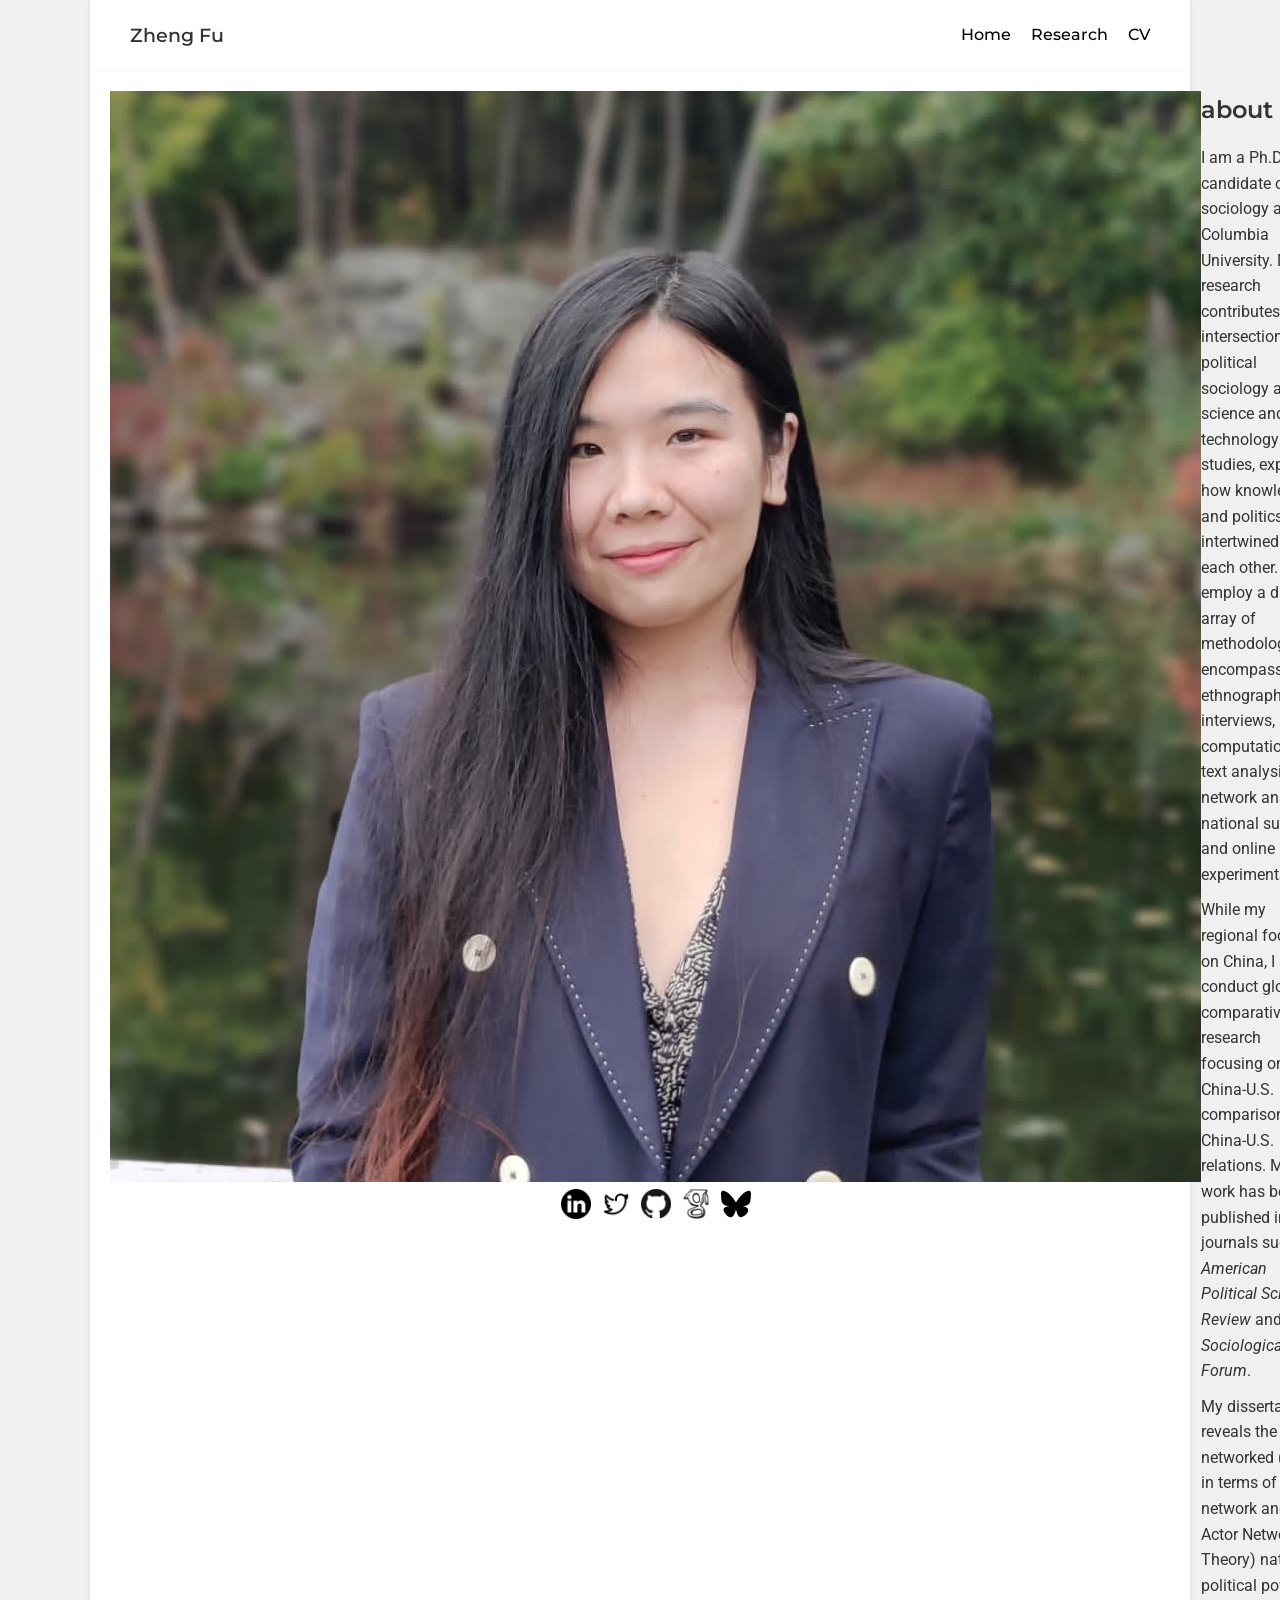
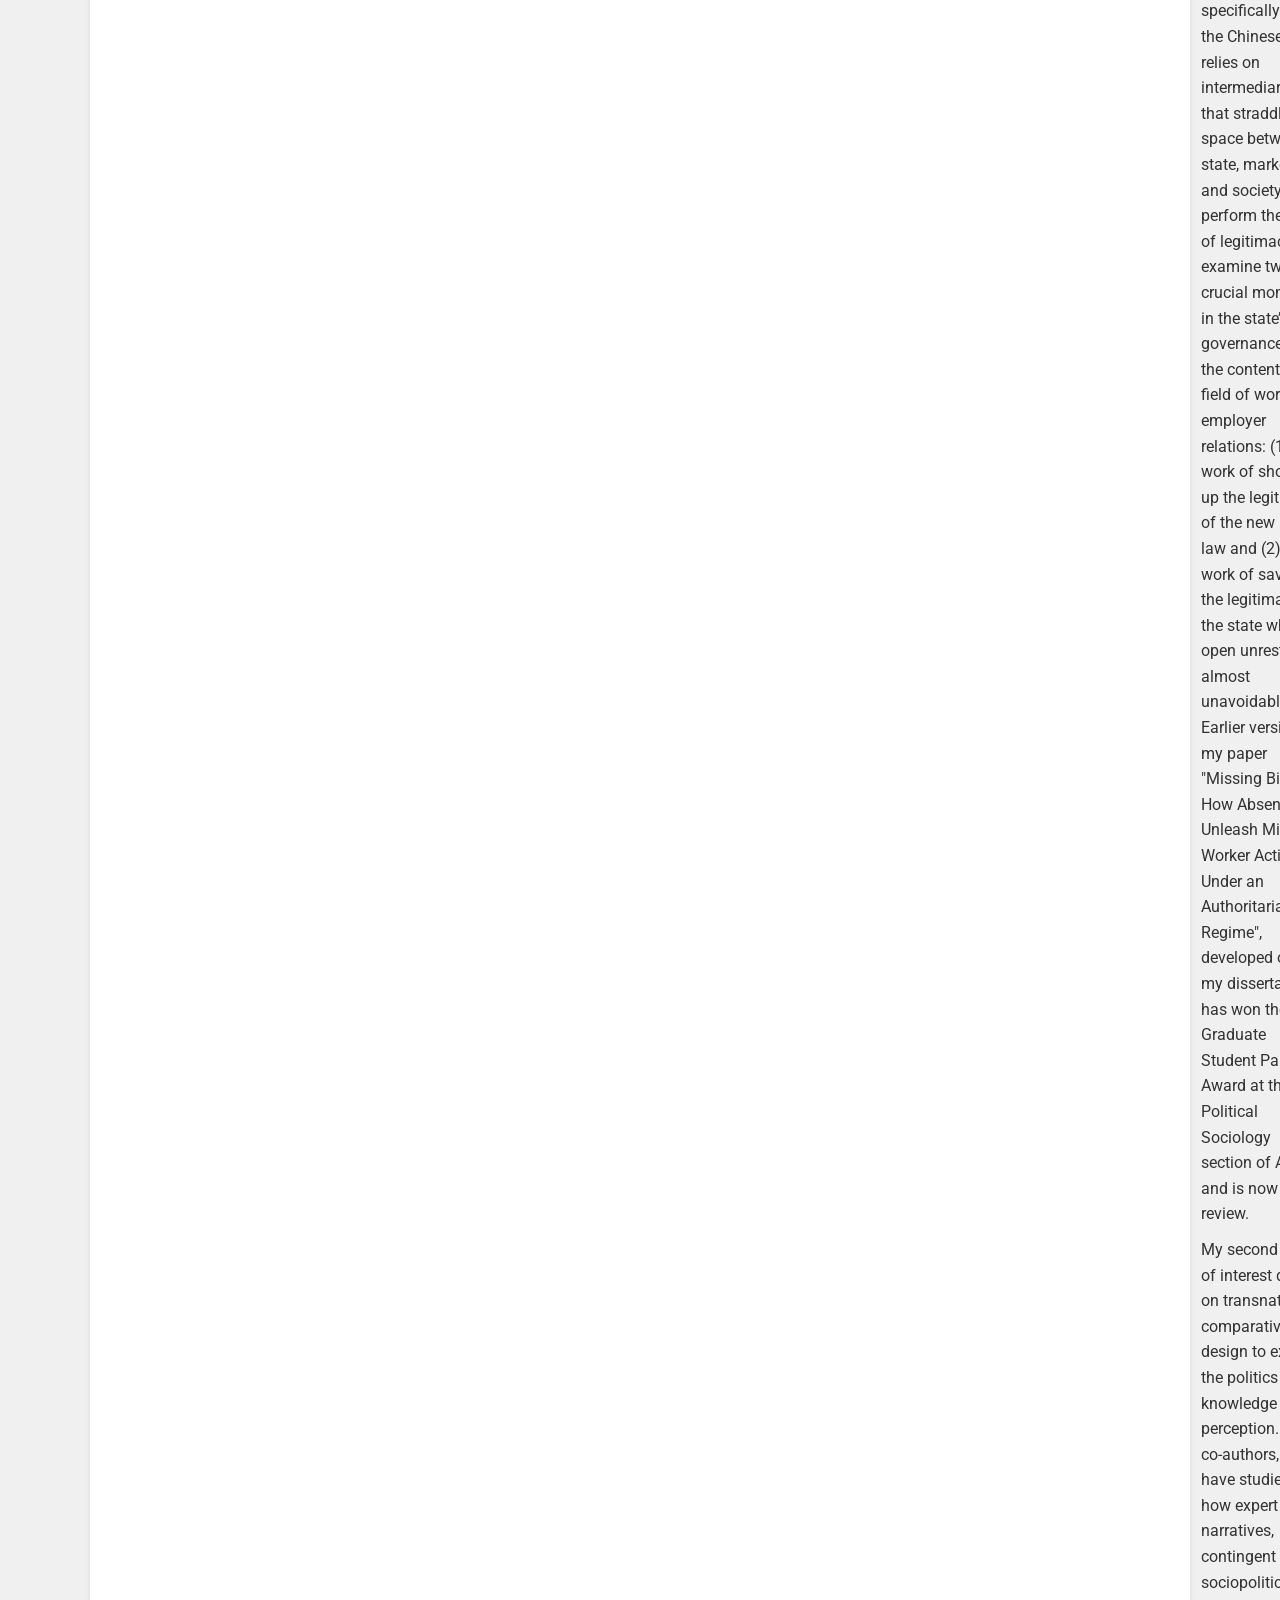
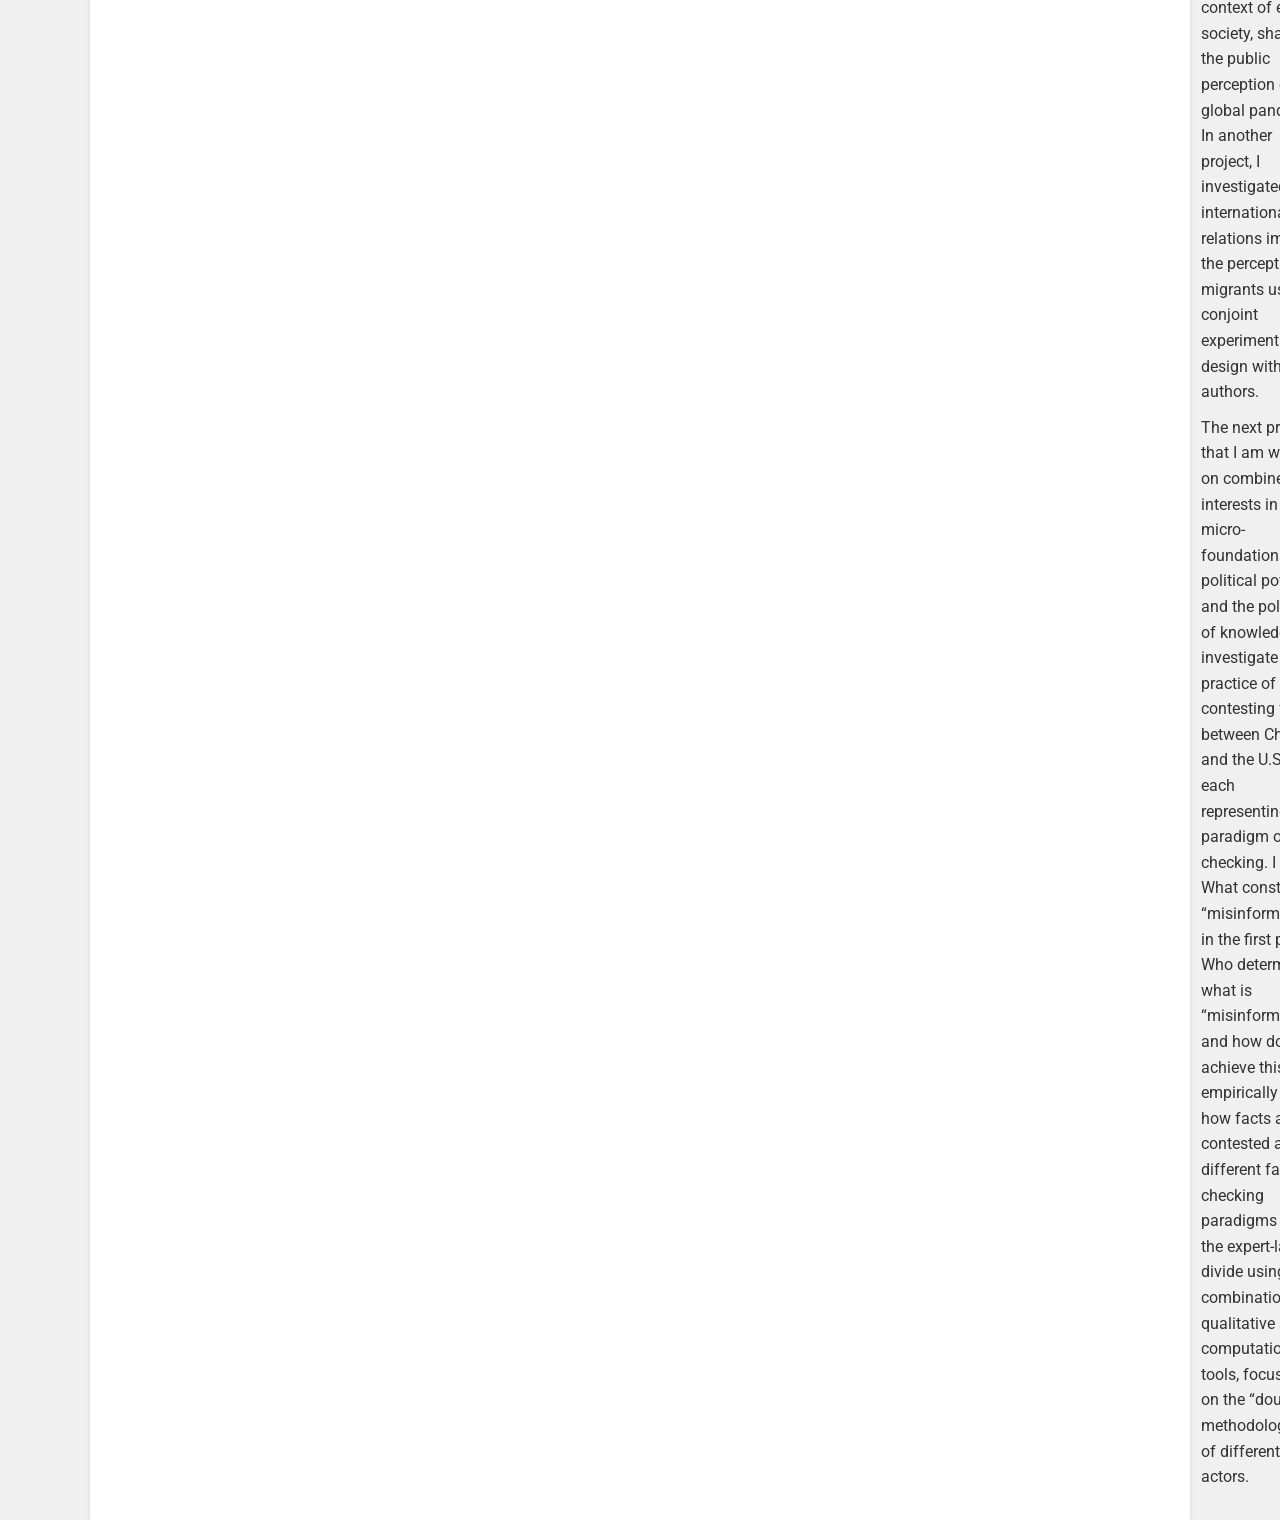
==== index.html @ 0e55600a "update website" ====
<!DOCTYPE html>
<html lang="en">
<head>
    <meta charset="UTF-8">
    <meta name="viewport" content="width=device-width, initial-scale=1.0">
    <title>Zheng Fu's Profile</title>
    <link href="https://fonts.googleapis.com/css2?family=Roboto:wght@300;400;500&family=Montserrat:wght@400;700&display=swap" rel="stylesheet">
    <style>
        body {
            font-family: 'Roboto', sans-serif;
            margin: 0;
            padding: 0;
            color: #333333;
            line-height: 1.6;
            background-color: #f0f0f0;
        }

        header {
            width: 100%;
            max-width: 1100px; /* Match max-width with main for alignment */
            display: flex;
            justify-content: space-between;
            align-items: center;
            padding: 20px 40px;
            background-color: #ffffff;
            box-shadow: 0px 2px 5px rgba(0, 0, 0, 0.1);
            margin: 0 auto;
            box-sizing: border-box;
        }

        header h1 {
            margin: 0;
            font-size: 1.2em;
            font-weight: 550;
            font-family: 'Montserrat', sans-serif;
        }

        header nav {
            display: flex;
            align-items: center;
        }

        header nav a {
            margin-left: 20px;
            text-decoration: none;
            color: #000000;
            font-weight: 500;
            font-family: 'Montserrat', sans-serif;
            border-bottom: 2px solid transparent;
            transition: border-bottom 0.3s ease;
        }

        header nav a:hover {
            border-bottom: 2px solid #000000;
        }

        main {
            width: 100%;
            max-width: 1100px; /* Ensure the same width as header */
            display: flex;
            padding: 20px;
            background-color: #ffffff;
            box-shadow: 0px 2px 5px rgba(0, 0, 0, 0.1);
            margin: 0px auto; /* Add top margin to separate from header */
            box-sizing: border-box;
        }

        .sidebar {
            width: 250px;
            text-align: center;
            margin-right: 30px;
        }

        .sidebar img {
            width: 200px;
            height: 200px;
            border-radius: 50%;
            object-fit: cover;
            margin-bottom: 20px;
        }

        .social-icons {
            display: flex;
            justify-content: center;
            gap: 10px;
            margin-bottom: 10px;
        }

        .social-icons a img {
            width: 30px;
            height: 30px;
            transition: transform 0.3s ease;
        }

        .social-icons a img:hover {
            transform: scale(1.1);
        }

        .content {
            flex: 1;
            color: #333333;
        }

        .content h1 {
            font-size: 1.5em;
            font-weight: 600;
            font-family: 'Montserrat', sans-serif;
            margin-top: 0;
            color: #333333;
        }

        .content p {
            font-size: 1em;
            margin: 10px 0;
        }

        .content a {
            color: #0066cc;
            text-decoration: none;
        }

        .content a:hover {
            text-decoration: underline;
        }
    </style>
</head>
<body>
<header>
    <h1>Zheng Fu</h1>
    <nav>
        <a href="index.html">Home</a>
        <a href="research.html">Research</a>
        <a href="cv.html">CV</a>
    </nav>
</header>
<main>
    <div class="profile-sidebar">
        <img src="images/profile-picture.jpeg" alt="Profile Picture">
        <div class="social-icons">
            <a href="https://linkedin.com/in/zheng-fu-533bb480" target="_blank">
                <img src="icons/linkedin-icon.png" alt="LinkedIn">
            </a>
            <a href="https://x.com/fu10zheng" target="_blank">
                <img src="icons/twitter-icon.png" alt="Twitter">
            </a>
            <a href="https://github.com/fuzheng10" target="_blank">
                <img src="icons/github-icon.png" alt="GitHub">
            </a>
            <a href="https://scholar.google.com/citations?user=XkeaHFQAAAAJ&hl=en" target="_blank">
                <img src="icons/googlescholar-icon.png" alt="Google Scholar">
            </a>
            <a href="https://bsky.app/profile/fuzheng.bsky.social" target="_blank">
                <img src="icons/bluesky-icon.svg" alt="Bluesky">
            </a>
        </div>
    </div>

    <div class="content">
        <h1>about me</h1>
        <p> I am a Ph.D. candidate of sociology at Columbia University. My research contributes to the intersection of political sociology and science and technology studies, exploring how knowledge and politics are intertwined with each other. I employ a diverse array of methodologies, encompassing ethnography, interviews, computational text analysis, network analysis, national surveys, and online experiments. </p>

        <p>While my regional focus is on China, I also conduct global comparative research focusing on China-U.S. comparisons and China-U.S. relations. My work has been published in journals such as <em>American Political Science Review</em> and <em>Sociological Forum</em>.</p>

        <p> My dissertation reveals the networked (both in terms of social network and Actor Network Theory) nature of political power, specifically how the Chinese state relies on intermediaries that straddle the space between state, market, and society to perform the work of legitimacy. I examine two crucial moments in the state’s governance of the contentious field of worker-employer relations: (1) the work of shoring up the legitimacy of the new labor law and (2) the work of saving the legitimacy of the state when open unrest is almost unavoidable. Earlier version of my paper "Missing Binds: How Absent Ties Unleash Migrant Worker Activism Under an Authoritarian Regime", developed out of my dissertation, has won the Best Graduate Student Paper Award at the Political Sociology section of ASA and is now under review.</p>

        <p> My second line of interest draws on transnational comparative design to explore the politics of knowledge and perception. With co-authors, I have studied how expert narratives, contingent on sociopolitical context of each society, shape the public perception of the global pandemic. In another project, I investigated how international relations impact the perception of migrants using a conjoint experiment design with co-authors.</p>

        <p> The next project that I am working on combines my interests in the micro-foundations of political power and the politics of knowledge to investigate the practice of contesting facts between China and the U.S., with each representing one paradigm of fact-checking. I ask: What constitutes “misinformation” in the first place? Who determines what is “misinformation”, and how do they achieve this? I empirically study how facts are contested across different fact-checking paradigms and the expert-lay divide using a combination of qualitative and computational tools, focusing on the “doubt methodologies” of different actors.</p>
    </div>
</main>

</body>
</html>
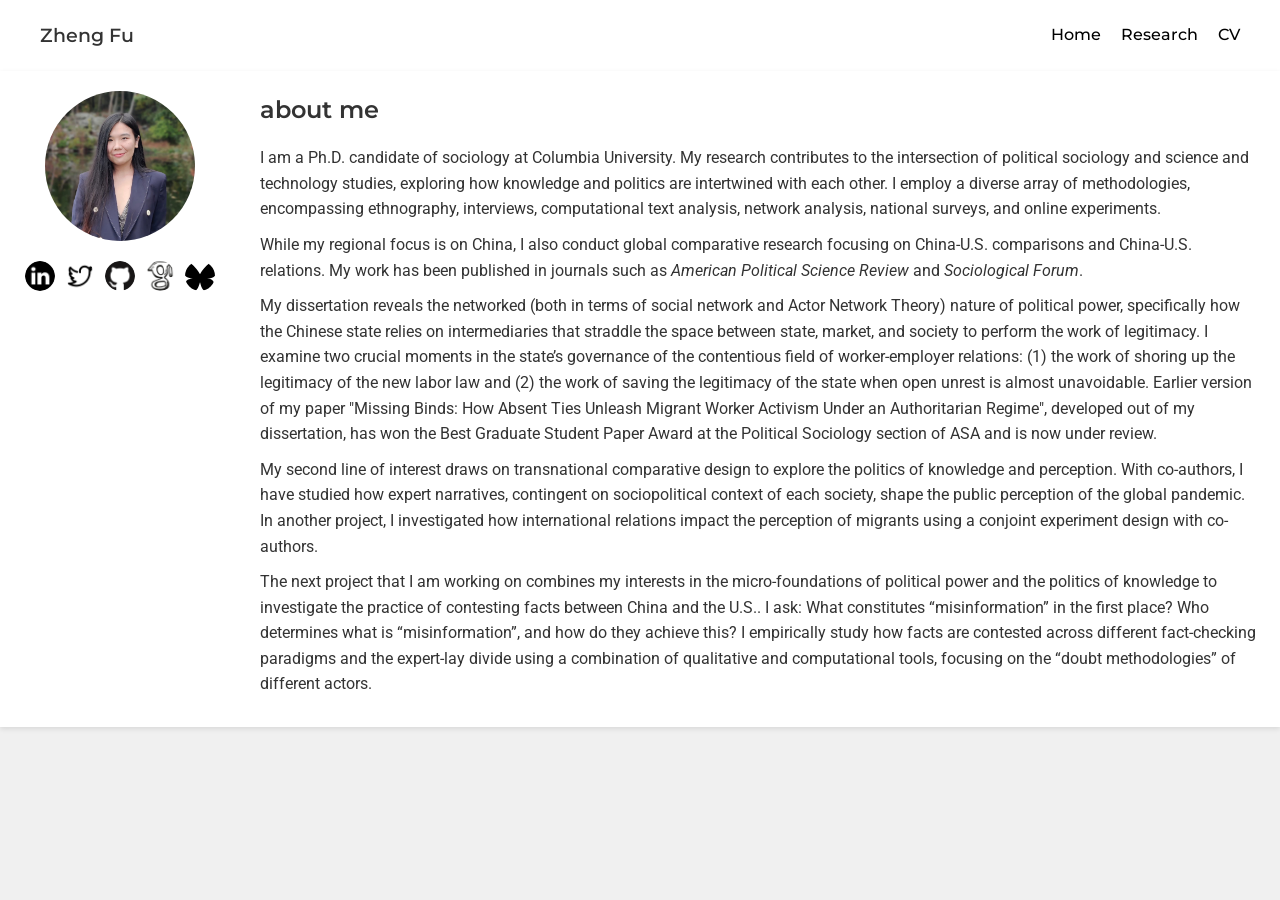
==== commit b1bc0f8b: "update website format" ====
--- a/index.html
+++ b/index.html
@@ -17,7 +17,6 @@
 
         header {
             width: 100%;
-            max-width: 1100px; /* Match max-width with main for alignment */
             display: flex;
             justify-content: space-between;
             align-items: center;
@@ -56,7 +55,6 @@
 
         main {
             width: 100%;
-            max-width: 1100px; /* Ensure the same width as header */
             display: flex;
             padding: 20px;
             background-color: #ffffff;
@@ -65,40 +63,37 @@
             box-sizing: border-box;
         }
 
-        .sidebar {
-            width: 250px;
+        .profile-sidebar {
+            width: 200px;
+            margin-right: 40px;
             text-align: center;
-            margin-right: 30px;
         }
-
-        .sidebar img {
-            width: 200px;
-            height: 200px;
+        .profile-sidebar img {
+            display: block;
+            margin: 0 auto 20px auto;
+            width: 150px;
+            height: 150px;
             border-radius: 50%;
             object-fit: cover;
-            margin-bottom: 20px;
         }
-
         .social-icons {
             display: flex;
             justify-content: center;
             gap: 10px;
-            margin-bottom: 10px;
+            margin-top: 10px;
         }
-
         .social-icons a img {
             width: 30px;
             height: 30px;
             transition: transform 0.3s ease;
         }
-
         .social-icons a img:hover {
             transform: scale(1.1);
         }
-
         .content {
             flex: 1;
-            color: #333333;
+            text-align: flex-start;
+            color: #333333; /* Make main text grey */
         }
 
         .content h1 {
@@ -165,7 +160,7 @@
 
         <p> My second line of interest draws on transnational comparative design to explore the politics of knowledge and perception. With co-authors, I have studied how expert narratives, contingent on sociopolitical context of each society, shape the public perception of the global pandemic. In another project, I investigated how international relations impact the perception of migrants using a conjoint experiment design with co-authors.</p>
 
-        <p> The next project that I am working on combines my interests in the micro-foundations of political power and the politics of knowledge to investigate the practice of contesting facts between China and the U.S., with each representing one paradigm of fact-checking. I ask: What constitutes “misinformation” in the first place? Who determines what is “misinformation”, and how do they achieve this? I empirically study how facts are contested across different fact-checking paradigms and the expert-lay divide using a combination of qualitative and computational tools, focusing on the “doubt methodologies” of different actors.</p>
+        <p> The next project that I am working on combines my interests in the micro-foundations of political power and the politics of knowledge to investigate the practice of contesting facts between China and the U.S.. I ask: What constitutes “misinformation” in the first place? Who determines what is “misinformation”, and how do they achieve this? I empirically study how facts are contested across different fact-checking paradigms and the expert-lay divide using a combination of qualitative and computational tools, focusing on the “doubt methodologies” of different actors.</p>
     </div>
 </main>
 
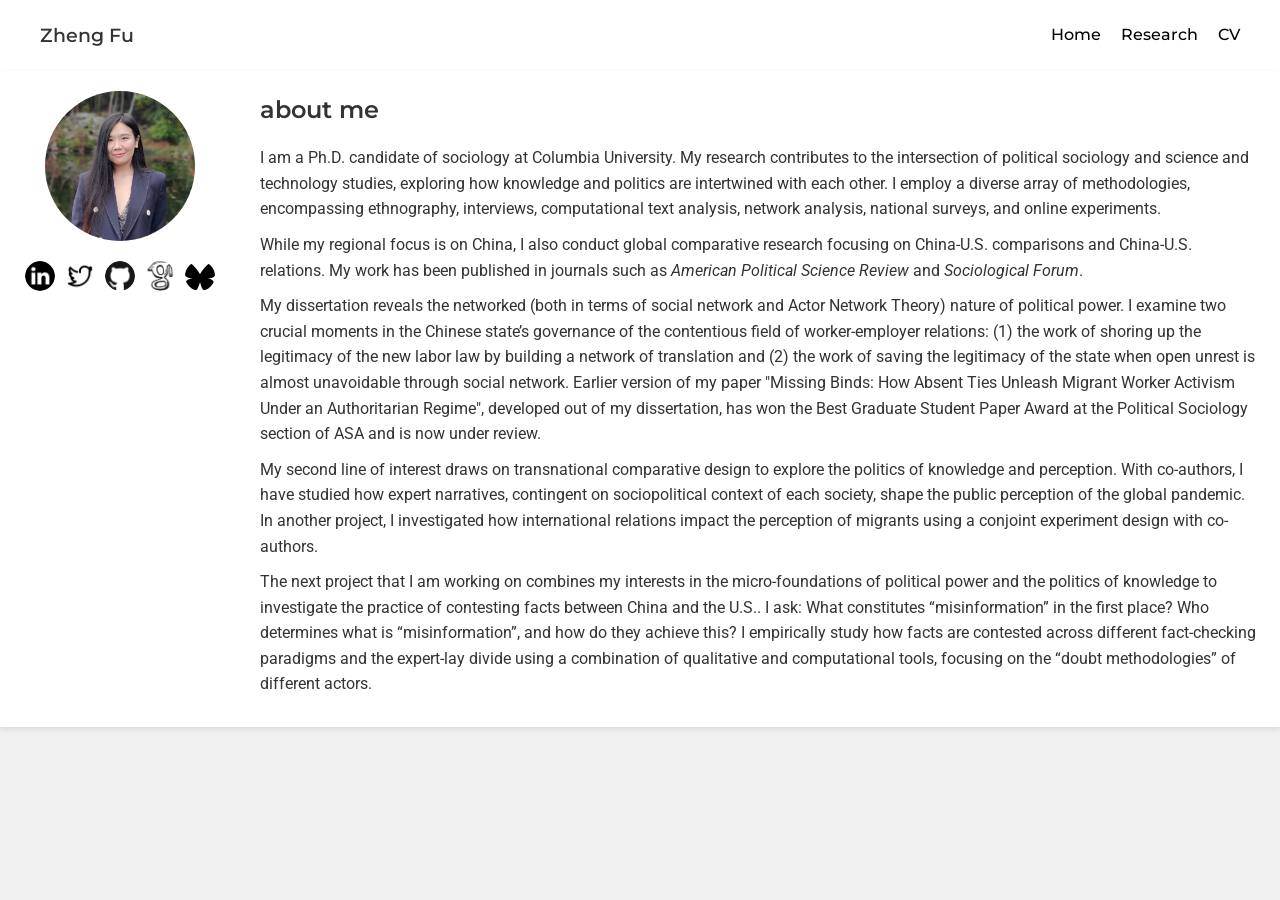
==== commit 00dd754e: "update intro" ====
--- a/index.html
+++ b/index.html
@@ -156,7 +156,7 @@
 
         <p>While my regional focus is on China, I also conduct global comparative research focusing on China-U.S. comparisons and China-U.S. relations. My work has been published in journals such as <em>American Political Science Review</em> and <em>Sociological Forum</em>.</p>
 
-        <p> My dissertation reveals the networked (both in terms of social network and Actor Network Theory) nature of political power, specifically how the Chinese state relies on intermediaries that straddle the space between state, market, and society to perform the work of legitimacy. I examine two crucial moments in the state’s governance of the contentious field of worker-employer relations: (1) the work of shoring up the legitimacy of the new labor law and (2) the work of saving the legitimacy of the state when open unrest is almost unavoidable. Earlier version of my paper "Missing Binds: How Absent Ties Unleash Migrant Worker Activism Under an Authoritarian Regime", developed out of my dissertation, has won the Best Graduate Student Paper Award at the Political Sociology section of ASA and is now under review.</p>
+        <p> My dissertation reveals the networked (both in terms of social network and Actor Network Theory) nature of political power. I examine two crucial moments in the Chinese state’s governance of the contentious field of worker-employer relations: (1) the work of shoring up the legitimacy of the new labor law by building a network of translation and (2) the work of saving the legitimacy of the state when open unrest is almost unavoidable through social network. Earlier version of my paper "Missing Binds: How Absent Ties Unleash Migrant Worker Activism Under an Authoritarian Regime", developed out of my dissertation, has won the Best Graduate Student Paper Award at the Political Sociology section of ASA and is now under review.</p>
 
         <p> My second line of interest draws on transnational comparative design to explore the politics of knowledge and perception. With co-authors, I have studied how expert narratives, contingent on sociopolitical context of each society, shape the public perception of the global pandemic. In another project, I investigated how international relations impact the perception of migrants using a conjoint experiment design with co-authors.</p>
 
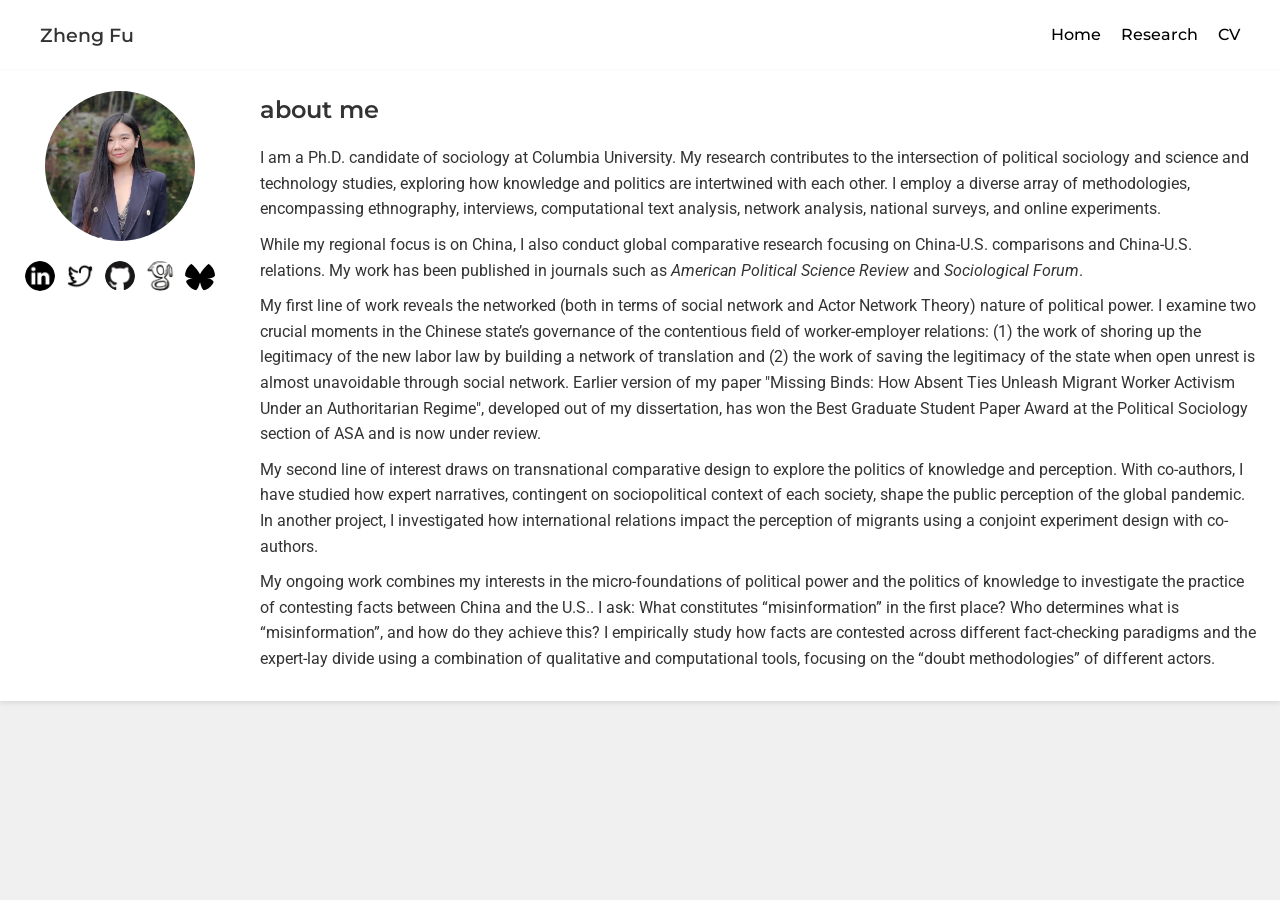
==== commit f69b6b99: "Update index.html" ====
--- a/index.html
+++ b/index.html
@@ -156,13 +156,13 @@
 
         <p>While my regional focus is on China, I also conduct global comparative research focusing on China-U.S. comparisons and China-U.S. relations. My work has been published in journals such as <em>American Political Science Review</em> and <em>Sociological Forum</em>.</p>
 
-        <p> My dissertation reveals the networked (both in terms of social network and Actor Network Theory) nature of political power. I examine two crucial moments in the Chinese state’s governance of the contentious field of worker-employer relations: (1) the work of shoring up the legitimacy of the new labor law by building a network of translation and (2) the work of saving the legitimacy of the state when open unrest is almost unavoidable through social network. Earlier version of my paper "Missing Binds: How Absent Ties Unleash Migrant Worker Activism Under an Authoritarian Regime", developed out of my dissertation, has won the Best Graduate Student Paper Award at the Political Sociology section of ASA and is now under review.</p>
+        <p> My first line of work reveals the networked (both in terms of social network and Actor Network Theory) nature of political power. I examine two crucial moments in the Chinese state’s governance of the contentious field of worker-employer relations: (1) the work of shoring up the legitimacy of the new labor law by building a network of translation and (2) the work of saving the legitimacy of the state when open unrest is almost unavoidable through social network. Earlier version of my paper "Missing Binds: How Absent Ties Unleash Migrant Worker Activism Under an Authoritarian Regime", developed out of my dissertation, has won the Best Graduate Student Paper Award at the Political Sociology section of ASA and is now under review.</p>
 
         <p> My second line of interest draws on transnational comparative design to explore the politics of knowledge and perception. With co-authors, I have studied how expert narratives, contingent on sociopolitical context of each society, shape the public perception of the global pandemic. In another project, I investigated how international relations impact the perception of migrants using a conjoint experiment design with co-authors.</p>
 
-        <p> The next project that I am working on combines my interests in the micro-foundations of political power and the politics of knowledge to investigate the practice of contesting facts between China and the U.S.. I ask: What constitutes “misinformation” in the first place? Who determines what is “misinformation”, and how do they achieve this? I empirically study how facts are contested across different fact-checking paradigms and the expert-lay divide using a combination of qualitative and computational tools, focusing on the “doubt methodologies” of different actors.</p>
+        <p> My ongoing work combines my interests in the micro-foundations of political power and the politics of knowledge to investigate the practice of contesting facts between China and the U.S.. I ask: What constitutes “misinformation” in the first place? Who determines what is “misinformation”, and how do they achieve this? I empirically study how facts are contested across different fact-checking paradigms and the expert-lay divide using a combination of qualitative and computational tools, focusing on the “doubt methodologies” of different actors.</p>
     </div>
 </main>
 
 </body>
-</html>+</html>
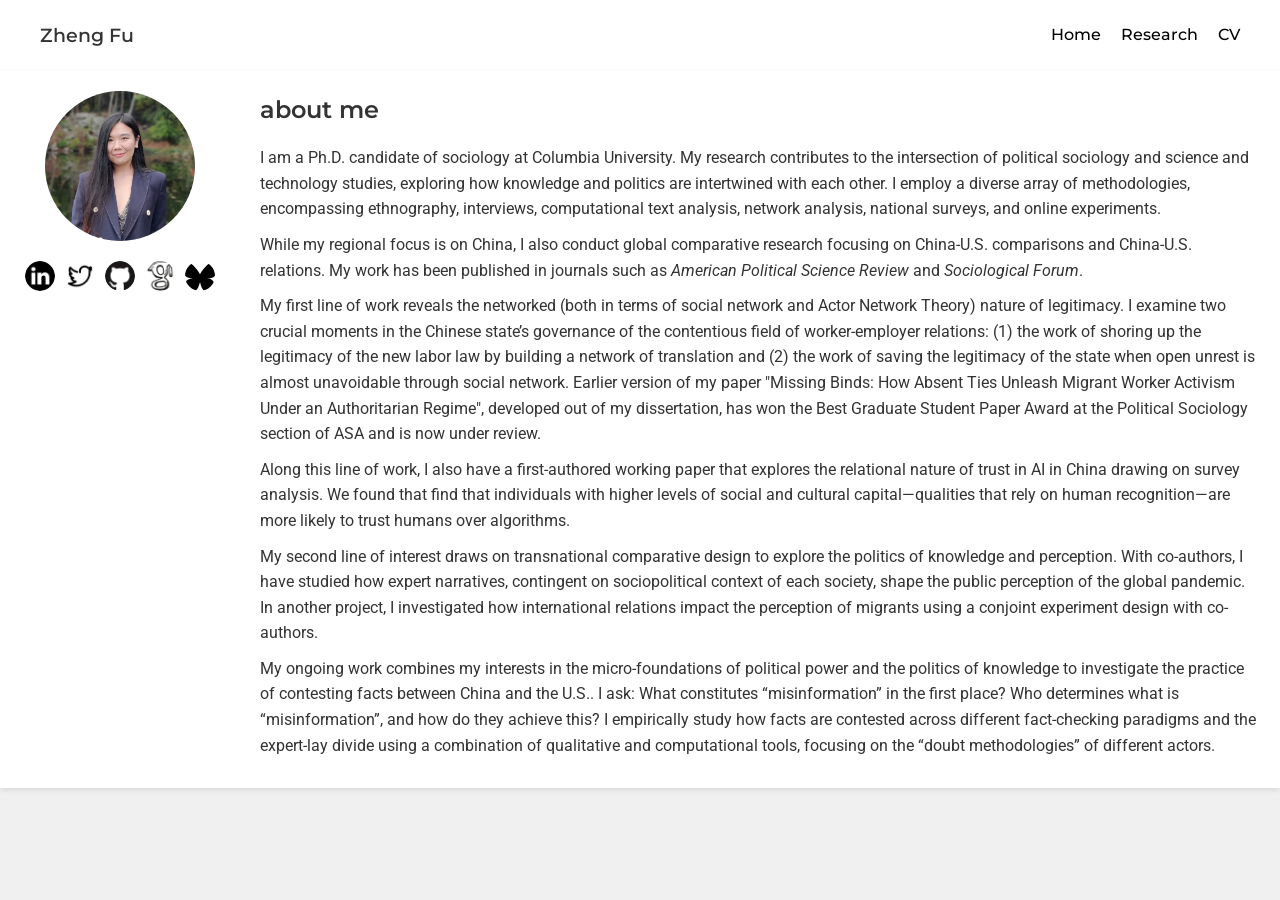
==== commit 874e325e: "Update index.html" ====
--- a/index.html
+++ b/index.html
@@ -156,8 +156,10 @@
 
         <p>While my regional focus is on China, I also conduct global comparative research focusing on China-U.S. comparisons and China-U.S. relations. My work has been published in journals such as <em>American Political Science Review</em> and <em>Sociological Forum</em>.</p>
 
-        <p> My first line of work reveals the networked (both in terms of social network and Actor Network Theory) nature of political power. I examine two crucial moments in the Chinese state’s governance of the contentious field of worker-employer relations: (1) the work of shoring up the legitimacy of the new labor law by building a network of translation and (2) the work of saving the legitimacy of the state when open unrest is almost unavoidable through social network. Earlier version of my paper "Missing Binds: How Absent Ties Unleash Migrant Worker Activism Under an Authoritarian Regime", developed out of my dissertation, has won the Best Graduate Student Paper Award at the Political Sociology section of ASA and is now under review.</p>
+        <p> My first line of work reveals the networked (both in terms of social network and Actor Network Theory) nature of legitimacy. I examine two crucial moments in the Chinese state’s governance of the contentious field of worker-employer relations: (1) the work of shoring up the legitimacy of the new labor law by building a network of translation and (2) the work of saving the legitimacy of the state when open unrest is almost unavoidable through social network. Earlier version of my paper "Missing Binds: How Absent Ties Unleash Migrant Worker Activism Under an Authoritarian Regime", developed out of my dissertation, has won the Best Graduate Student Paper Award at the Political Sociology section of ASA and is now under review.</p>
 
+        <p> Along this line of work, I also have a first-authored working paper that explores the relational nature of trust in AI in China drawing on survey analysis. We found that find that individuals with higher levels of social and cultural capital—qualities that rely on human recognition—are more likely to trust humans over algorithms. </p>
+        
         <p> My second line of interest draws on transnational comparative design to explore the politics of knowledge and perception. With co-authors, I have studied how expert narratives, contingent on sociopolitical context of each society, shape the public perception of the global pandemic. In another project, I investigated how international relations impact the perception of migrants using a conjoint experiment design with co-authors.</p>
 
         <p> My ongoing work combines my interests in the micro-foundations of political power and the politics of knowledge to investigate the practice of contesting facts between China and the U.S.. I ask: What constitutes “misinformation” in the first place? Who determines what is “misinformation”, and how do they achieve this? I empirically study how facts are contested across different fact-checking paradigms and the expert-lay divide using a combination of qualitative and computational tools, focusing on the “doubt methodologies” of different actors.</p>
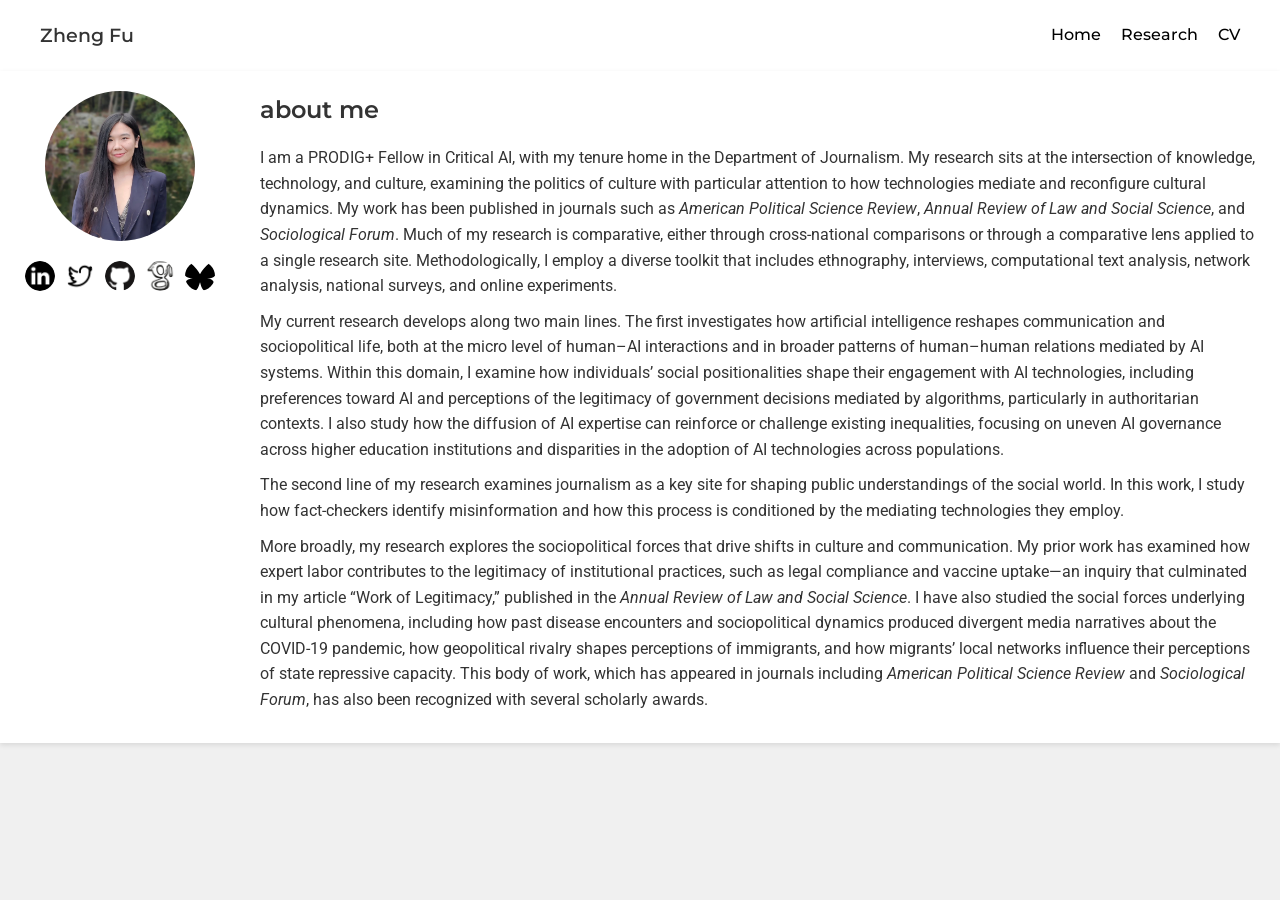
==== commit f87e3faf: "Update all files as of March 2026" ====
--- a/index.html
+++ b/index.html
@@ -152,17 +152,21 @@
 
     <div class="content">
         <h1>about me</h1>
-        <p> I am a Ph.D. candidate of sociology at Columbia University. My research contributes to the intersection of political sociology and science and technology studies, exploring how knowledge and politics are intertwined with each other. I employ a diverse array of methodologies, encompassing ethnography, interviews, computational text analysis, network analysis, national surveys, and online experiments. </p>
+        <p>
+        I am a PRODIG+ Fellow in Critical AI, with my tenure home in the Department of Journalism. My research sits at the intersection of knowledge, technology, and culture, examining the politics of culture with particular attention to how technologies mediate and reconfigure cultural dynamics. My work has been published in journals such as <em>American Political Science Review</em>, <em>Annual Review of Law and Social Science</em>, and <em>Sociological Forum</em>. Much of my research is comparative, either through cross-national comparisons or through a comparative lens applied to a single research site. Methodologically, I employ a diverse toolkit that includes ethnography, interviews, computational text analysis, network analysis, national surveys, and online experiments.
+        </p>
 
-        <p>While my regional focus is on China, I also conduct global comparative research focusing on China-U.S. comparisons and China-U.S. relations. My work has been published in journals such as <em>American Political Science Review</em> and <em>Sociological Forum</em>.</p>
+        <p>
+        My current research develops along two main lines. The first investigates how artificial intelligence reshapes communication and sociopolitical life, both at the micro level of human–AI interactions and in broader patterns of human–human relations mediated by AI systems. Within this domain, I examine how individuals’ social positionalities shape their engagement with AI technologies, including preferences toward AI and perceptions of the legitimacy of government decisions mediated by algorithms, particularly in authoritarian contexts. I also study how the diffusion of AI expertise can reinforce or challenge existing inequalities, focusing on uneven AI governance across higher education institutions and disparities in the adoption of AI technologies across populations.
+        </p>
 
-        <p> My first line of work reveals the networked (both in terms of social network and Actor Network Theory) nature of legitimacy. I examine two crucial moments in the Chinese state’s governance of the contentious field of worker-employer relations: (1) the work of shoring up the legitimacy of the new labor law by building a network of translation and (2) the work of saving the legitimacy of the state when open unrest is almost unavoidable through social network. Earlier version of my paper "Missing Binds: How Absent Ties Unleash Migrant Worker Activism Under an Authoritarian Regime", developed out of my dissertation, has won the Best Graduate Student Paper Award at the Political Sociology section of ASA and is now under review.</p>
+        <p>
+        The second line of my research examines journalism as a key site for shaping public understandings of the social world. In this work, I study how fact-checkers identify misinformation and how this process is conditioned by the mediating technologies they employ.
+        </p>
 
-        <p> Along this line of work, I also have a first-authored working paper that explores the relational nature of trust in AI in China drawing on survey analysis. We found that find that individuals with higher levels of social and cultural capital—qualities that rely on human recognition—are more likely to trust humans over algorithms. </p>
-        
-        <p> My second line of interest draws on transnational comparative design to explore the politics of knowledge and perception. With co-authors, I have studied how expert narratives, contingent on sociopolitical context of each society, shape the public perception of the global pandemic. In another project, I investigated how international relations impact the perception of migrants using a conjoint experiment design with co-authors.</p>
-
-        <p> My ongoing work combines my interests in the micro-foundations of political power and the politics of knowledge to investigate the practice of contesting facts between China and the U.S.. I ask: What constitutes “misinformation” in the first place? Who determines what is “misinformation”, and how do they achieve this? I empirically study how facts are contested across different fact-checking paradigms and the expert-lay divide using a combination of qualitative and computational tools, focusing on the “doubt methodologies” of different actors.</p>
+        <p>
+        More broadly, my research explores the sociopolitical forces that drive shifts in culture and communication. My prior work has examined how expert labor contributes to the legitimacy of institutional practices, such as legal compliance and vaccine uptake—an inquiry that culminated in my article “Work of Legitimacy,” published in the <em>Annual Review of Law and Social Science</em>. I have also studied the social forces underlying cultural phenomena, including how past disease encounters and sociopolitical dynamics produced divergent media narratives about the COVID-19 pandemic, how geopolitical rivalry shapes perceptions of immigrants, and how migrants’ local networks influence their perceptions of state repressive capacity. This body of work, which has appeared in journals including <em>American Political Science Review</em> and <em>Sociological Forum</em>, has also been recognized with several scholarly awards.
+        </p>
     </div>
 </main>
 
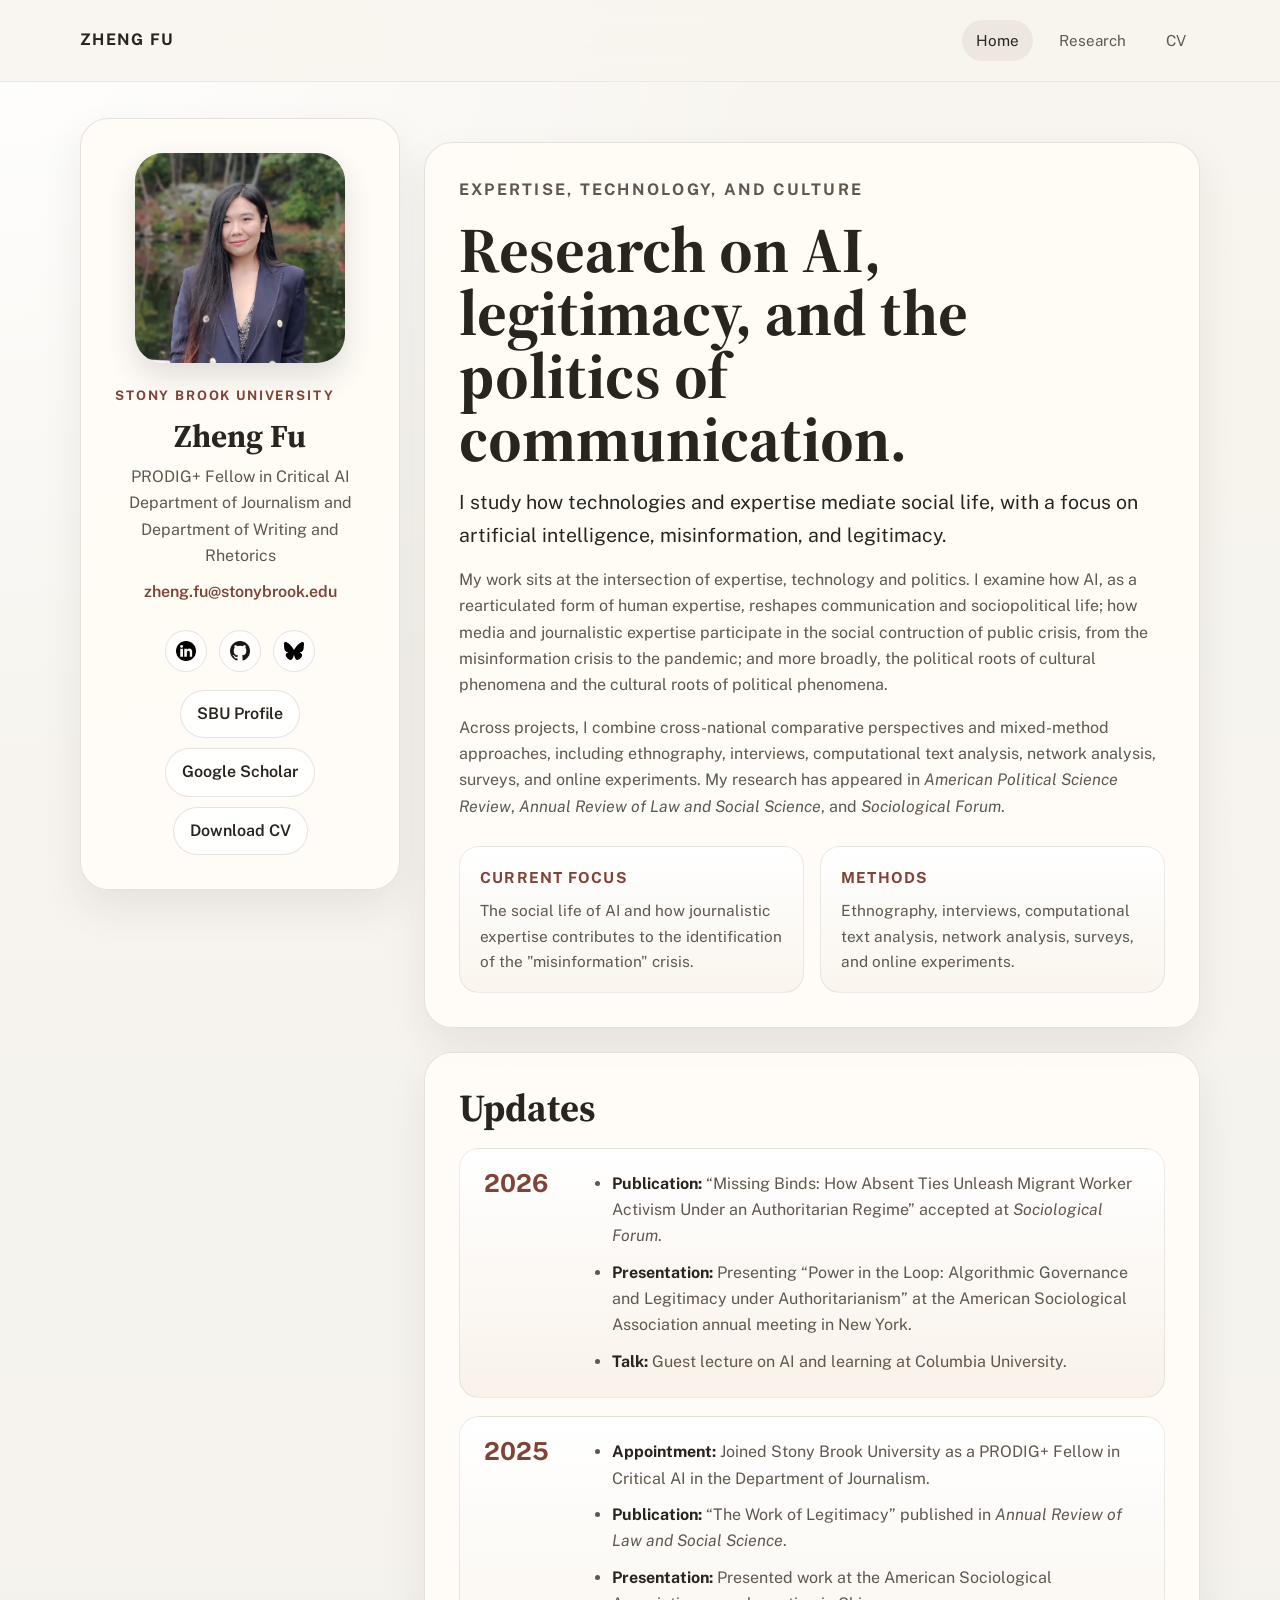
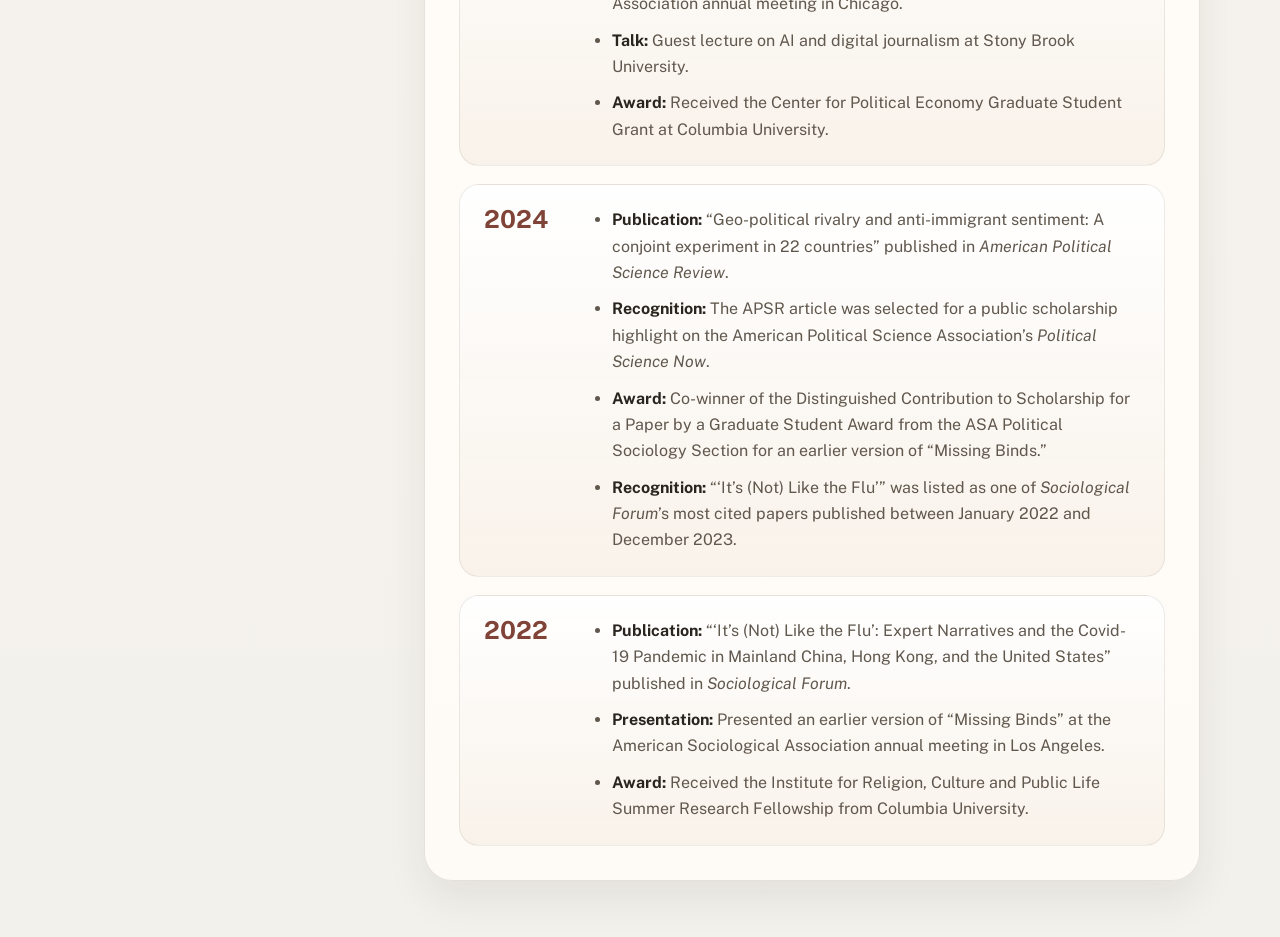
==== commit e15af840: "updated with new layout" ====
--- a/index.html
+++ b/index.html
@@ -3,172 +3,126 @@
 <head>
     <meta charset="UTF-8">
     <meta name="viewport" content="width=device-width, initial-scale=1.0">
-    <title>Zheng Fu's Profile</title>
-    <link href="https://fonts.googleapis.com/css2?family=Roboto:wght@300;400;500&family=Montserrat:wght@400;700&display=swap" rel="stylesheet">
-    <style>
-        body {
-            font-family: 'Roboto', sans-serif;
-            margin: 0;
-            padding: 0;
-            color: #333333;
-            line-height: 1.6;
-            background-color: #f0f0f0;
-        }
-
-        header {
-            width: 100%;
-            display: flex;
-            justify-content: space-between;
-            align-items: center;
-            padding: 20px 40px;
-            background-color: #ffffff;
-            box-shadow: 0px 2px 5px rgba(0, 0, 0, 0.1);
-            margin: 0 auto;
-            box-sizing: border-box;
-        }
-
-        header h1 {
-            margin: 0;
-            font-size: 1.2em;
-            font-weight: 550;
-            font-family: 'Montserrat', sans-serif;
-        }
-
-        header nav {
-            display: flex;
-            align-items: center;
-        }
-
-        header nav a {
-            margin-left: 20px;
-            text-decoration: none;
-            color: #000000;
-            font-weight: 500;
-            font-family: 'Montserrat', sans-serif;
-            border-bottom: 2px solid transparent;
-            transition: border-bottom 0.3s ease;
-        }
-
-        header nav a:hover {
-            border-bottom: 2px solid #000000;
-        }
-
-        main {
-            width: 100%;
-            display: flex;
-            padding: 20px;
-            background-color: #ffffff;
-            box-shadow: 0px 2px 5px rgba(0, 0, 0, 0.1);
-            margin: 0px auto; /* Add top margin to separate from header */
-            box-sizing: border-box;
-        }
-
-        .profile-sidebar {
-            width: 200px;
-            margin-right: 40px;
-            text-align: center;
-        }
-        .profile-sidebar img {
-            display: block;
-            margin: 0 auto 20px auto;
-            width: 150px;
-            height: 150px;
-            border-radius: 50%;
-            object-fit: cover;
-        }
-        .social-icons {
-            display: flex;
-            justify-content: center;
-            gap: 10px;
-            margin-top: 10px;
-        }
-        .social-icons a img {
-            width: 30px;
-            height: 30px;
-            transition: transform 0.3s ease;
-        }
-        .social-icons a img:hover {
-            transform: scale(1.1);
-        }
-        .content {
-            flex: 1;
-            text-align: flex-start;
-            color: #333333; /* Make main text grey */
-        }
-
-        .content h1 {
-            font-size: 1.5em;
-            font-weight: 600;
-            font-family: 'Montserrat', sans-serif;
-            margin-top: 0;
-            color: #333333;
-        }
-
-        .content p {
-            font-size: 1em;
-            margin: 10px 0;
-        }
-
-        .content a {
-            color: #0066cc;
-            text-decoration: none;
-        }
-
-        .content a:hover {
-            text-decoration: underline;
-        }
-    </style>
+    <title>Zheng Fu | Home</title>
+    <link rel="stylesheet" href="styles.css">
 </head>
 <body>
-<header>
-    <h1>Zheng Fu</h1>
-    <nav>
-        <a href="index.html">Home</a>
-        <a href="research.html">Research</a>
-        <a href="cv.html">CV</a>
-    </nav>
-</header>
-<main>
-    <div class="profile-sidebar">
-        <img src="images/profile-picture.jpeg" alt="Profile Picture">
-        <div class="social-icons">
-            <a href="https://linkedin.com/in/zheng-fu-533bb480" target="_blank">
-                <img src="icons/linkedin-icon.png" alt="LinkedIn">
-            </a>
-            <a href="https://x.com/fu10zheng" target="_blank">
-                <img src="icons/twitter-icon.png" alt="Twitter">
-            </a>
-            <a href="https://github.com/fuzheng10" target="_blank">
-                <img src="icons/github-icon.png" alt="GitHub">
-            </a>
-            <a href="https://scholar.google.com/citations?user=XkeaHFQAAAAJ&hl=en" target="_blank">
-                <img src="icons/googlescholar-icon.png" alt="Google Scholar">
-            </a>
-            <a href="https://bsky.app/profile/fuzheng.bsky.social" target="_blank">
-                <img src="icons/bluesky-icon.svg" alt="Bluesky">
-            </a>
+    <header class="site-header">
+        <div class="header-inner">
+            <p class="site-name">Zheng Fu</p>
+            <nav class="site-nav" aria-label="Primary">
+                <a class="active" href="index.html">Home</a>
+                <a href="research.html">Research</a>
+                <a href="cv.html">CV</a>
+            </nav>
         </div>
-    </div>
+    </header>
 
-    <div class="content">
-        <h1>about me</h1>
-        <p>
-        I am a PRODIG+ Fellow in Critical AI, with my tenure home in the Department of Journalism. My research sits at the intersection of knowledge, technology, and culture, examining the politics of culture with particular attention to how technologies mediate and reconfigure cultural dynamics. My work has been published in journals such as <em>American Political Science Review</em>, <em>Annual Review of Law and Social Science</em>, and <em>Sociological Forum</em>. Much of my research is comparative, either through cross-national comparisons or through a comparative lens applied to a single research site. Methodologically, I employ a diverse toolkit that includes ethnography, interviews, computational text analysis, network analysis, national surveys, and online experiments.
-        </p>
+    <main class="page">
+        <section class="hero-grid">
+            <aside class="profile-card surface">
+                <img class="profile-photo" src="images/profile-picture.jpeg" alt="Portrait of Zheng Fu">
+                <p class="eyebrow">Stony Brook University</p>
+                <h2>Zheng Fu</h2>
+                <p class="profile-role">PRODIG+ Fellow in Critical AI<br>Department of Journalism and Department of Writing and Rhetorics</p>
+                <p class="profile-contact"><a href="mailto:zheng.fu@stonybrook.edu">zheng.fu@stonybrook.edu</a></p>
 
-        <p>
-        My current research develops along two main lines. The first investigates how artificial intelligence reshapes communication and sociopolitical life, both at the micro level of human–AI interactions and in broader patterns of human–human relations mediated by AI systems. Within this domain, I examine how individuals’ social positionalities shape their engagement with AI technologies, including preferences toward AI and perceptions of the legitimacy of government decisions mediated by algorithms, particularly in authoritarian contexts. I also study how the diffusion of AI expertise can reinforce or challenge existing inequalities, focusing on uneven AI governance across higher education institutions and disparities in the adoption of AI technologies across populations.
-        </p>
+                <div class="social-icons" aria-label="Social links">
+                    <a href="https://linkedin.com/in/zheng-fu-533bb480" target="_blank" rel="noreferrer" aria-label="LinkedIn">
+                        <img src="icons/linkedin-icon.png" alt="LinkedIn">
+                    </a>
 
-        <p>
-        The second line of my research examines journalism as a key site for shaping public understandings of the social world. In this work, I study how fact-checkers identify misinformation and how this process is conditioned by the mediating technologies they employ.
-        </p>
+                    <a href="https://github.com/fuzheng10" target="_blank" rel="noreferrer" aria-label="GitHub">
+                        <img src="icons/github-icon.png" alt="GitHub">
+                    </a>
 
-        <p>
-        More broadly, my research explores the sociopolitical forces that drive shifts in culture and communication. My prior work has examined how expert labor contributes to the legitimacy of institutional practices, such as legal compliance and vaccine uptake—an inquiry that culminated in my article “Work of Legitimacy,” published in the <em>Annual Review of Law and Social Science</em>. I have also studied the social forces underlying cultural phenomena, including how past disease encounters and sociopolitical dynamics produced divergent media narratives about the COVID-19 pandemic, how geopolitical rivalry shapes perceptions of immigrants, and how migrants’ local networks influence their perceptions of state repressive capacity. This body of work, which has appeared in journals including <em>American Political Science Review</em> and <em>Sociological Forum</em>, has also been recognized with several scholarly awards.
-        </p>
-    </div>
-</main>
+                    <a href="https://bsky.app/profile/fuzheng.bsky.social" target="_blank" rel="noreferrer" aria-label="Bluesky">
+                        <img src="icons/bluesky-icon.svg" alt="Bluesky">
+                    </a>
+                </div>
 
+                <div class="link-pills">
+                    <a class="link-pill" href="https://www.stonybrook.edu/commcms/journalism/about/ZhengFu" target="_blank" rel="noreferrer">SBU Profile</a>
+                    <a class="link-pill" href="https://scholar.google.com/citations?user=XkeaHFQAAAAJ&amp;hl=en" target="_blank" rel="noreferrer">Google Scholar</a>
+                    <a class="link-pill" href="documents/FuZhengCVwebsite.pdf" target="_blank" rel="noreferrer">Download CV</a>
+                </div>
+            </aside>
+
+            <div class="content-stack">
+                <section class="hero-copy surface">
+                    <p class="eyebrow">Expertise, Technology, and Culture</p>
+                    <h1>Research on AI, legitimacy, and the politics of communication.</h1>
+                    <p class="lede">
+                        I study how technologies and expertise mediate social life, with a focus on artificial intelligence, misinformation, and legitimacy.
+                    </p>
+                    <p>
+                        My work sits at the intersection of expertise, technology and politics. I examine how AI, as a rearticulated form of human expertise, reshapes communication and sociopolitical life; how media and journalistic expertise participate in the social contruction of public crisis, from the misinformation crisis to the pandemic; and more broadly, the political roots of cultural phenomena and the cultural roots of political phenomena.
+                    </p>
+                    <p>
+                        Across projects, I combine cross-national comparative perspectives and mixed-method approaches, including ethnography, interviews, computational text analysis, network analysis, surveys, and online experiments. My research has appeared in <em>American Political Science Review</em>, <em>Annual Review of Law and Social Science</em>, and <em>Sociological Forum</em>.
+                    </p>
+
+                    <div class="hero-highlights">
+                        <article class="highlight-card">
+                            <h3>Current Focus</h3>
+                            <p>The social life of AI and how journalistic expertise contributes to the identification of the "misinformation" crisis.</p>
+                        </article>
+                        <article class="highlight-card">
+                            <h3>Methods</h3>
+                            <p>Ethnography, interviews, computational text analysis, network analysis, surveys, and online experiments.</p>
+                        </article>
+                    </div>
+                </section>
+
+                <section class="section-card surface">
+                    <div class="section-heading">
+                        <h2>Updates</h2>
+                        
+                    </div>
+
+                    <div class="timeline">
+                        <article class="timeline-year">
+                            <h3>2026</h3>
+                            <ul class="timeline-items">
+                                <li><strong>Publication:</strong> “Missing Binds: How Absent Ties Unleash Migrant Worker Activism Under an Authoritarian Regime” accepted at <em>Sociological Forum</em>.</li>
+                                <li><strong>Presentation:</strong> Presenting “Power in the Loop: Algorithmic Governance and Legitimacy under Authoritarianism” at the American Sociological Association annual meeting in New York.</li>
+                                <li><strong>Talk:</strong> Guest lecture on AI and learning at Columbia University.</li>
+                            </ul>
+                        </article>
+
+                        <article class="timeline-year">
+                            <h3>2025</h3>
+                            <ul class="timeline-items">
+                                <li><strong>Appointment:</strong> Joined Stony Brook University as a PRODIG+ Fellow in Critical AI in the Department of Journalism.</li>
+                                <li><strong>Publication:</strong> “The Work of Legitimacy” published in <em>Annual Review of Law and Social Science</em>.</li>
+                                <li><strong>Presentation:</strong> Presented work at the American Sociological Association annual meeting in Chicago.</li>
+                                <li><strong>Talk:</strong> Guest lecture on AI and digital journalism at Stony Brook University.</li>
+                                <li><strong>Award:</strong> Received the Center for Political Economy Graduate Student Grant at Columbia University.</li>
+                            </ul>
+                        </article>
+
+                        <article class="timeline-year">
+                            <h3>2024</h3>
+                            <ul class="timeline-items">
+                                <li><strong>Publication:</strong> “Geo-political rivalry and anti-immigrant sentiment: A conjoint experiment in 22 countries” published in <em>American Political Science Review</em>.</li>
+                                <li><strong>Recognition:</strong> The APSR article was selected for a public scholarship highlight on the American Political Science Association’s <em>Political Science Now</em>.</li>
+                                <li><strong>Award:</strong> Co-winner of the Distinguished Contribution to Scholarship for a Paper by a Graduate Student Award from the ASA Political Sociology Section for an earlier version of “Missing Binds.”</li>
+                                <li><strong>Recognition:</strong> “‘It’s (Not) Like the Flu’” was listed as one of <em>Sociological Forum</em>’s most cited papers published between January 2022 and December 2023.</li>
+                            </ul>
+                        </article>
+
+                        <article class="timeline-year">
+                            <h3>2022</h3>
+                            <ul class="timeline-items">
+                                <li><strong>Publication:</strong> “‘It’s (Not) Like the Flu’: Expert Narratives and the Covid-19 Pandemic in Mainland China, Hong Kong, and the United States” published in <em>Sociological Forum</em>.</li>
+                                <li><strong>Presentation:</strong> Presented an earlier version of “Missing Binds” at the American Sociological Association annual meeting in Los Angeles.</li>
+                                <li><strong>Award:</strong> Received the Institute for Religion, Culture and Public Life Summer Research Fellowship from Columbia University.</li>
+                            </ul>
+                        </article>
+                    </div>
+                </section>
+            </div>
+        </section>
+    </main>
 </body>
 </html>
--- a/styles.css
+++ b/styles.css
@@ -0,0 +1,506 @@
+@import url('https://fonts.googleapis.com/css2?family=Public+Sans:wght@400;500;600;700&family=Source+Serif+4:wght@400;600;700&display=swap');
+
+:root {
+    --bg: #f3f1ec;
+    --bg-accent: #ebe5dc;
+    --surface: rgba(255, 252, 247, 0.92);
+    --surface-strong: #fffdf9;
+    --border: rgba(78, 67, 54, 0.14);
+    --border-strong: rgba(78, 67, 54, 0.24);
+    --text: #29241e;
+    --muted: #60574d;
+    --accent: #7f4337;
+    --accent-soft: rgba(127, 67, 55, 0.1);
+    --shadow: 0 18px 40px rgba(41, 36, 30, 0.08);
+    --radius-lg: 28px;
+    --radius-md: 20px;
+    --radius-sm: 999px;
+    --page-width: min(1120px, calc(100vw - 32px));
+}
+
+*,
+*::before,
+*::after {
+    box-sizing: border-box;
+}
+
+html {
+    scroll-behavior: smooth;
+}
+
+body {
+    margin: 0;
+    min-width: 320px;
+    color: var(--text);
+    font-family: 'Public Sans', sans-serif;
+    line-height: 1.65;
+    background:
+        radial-gradient(circle at top left, rgba(255, 255, 255, 0.92), transparent 28%),
+        linear-gradient(180deg, #f8f5ef 0%, var(--bg) 100%);
+}
+
+img,
+iframe {
+    max-width: 100%;
+}
+
+a {
+    color: var(--accent);
+    text-decoration: none;
+}
+
+a:hover {
+    text-decoration: underline;
+}
+
+.site-header {
+    position: sticky;
+    top: 0;
+    z-index: 20;
+    backdrop-filter: blur(14px);
+    background: rgba(248, 245, 239, 0.86);
+    border-bottom: 1px solid rgba(78, 67, 54, 0.08);
+}
+
+.header-inner,
+.page {
+    width: var(--page-width);
+    margin: 0 auto;
+}
+
+.header-inner {
+    display: flex;
+    align-items: center;
+    justify-content: space-between;
+    gap: 20px;
+    padding: 20px 0;
+}
+
+.site-name {
+    margin: 0;
+    font-size: 1rem;
+    font-weight: 700;
+    letter-spacing: 0.08em;
+    text-transform: uppercase;
+    color: var(--text);
+}
+
+.site-nav {
+    display: flex;
+    flex-wrap: wrap;
+    align-items: center;
+    justify-content: flex-end;
+    gap: 12px;
+}
+
+.site-nav a {
+    padding: 8px 14px;
+    border-radius: var(--radius-sm);
+    font-size: 0.95rem;
+    color: var(--muted);
+    transition: background-color 0.2s ease, color 0.2s ease;
+}
+
+.site-nav a:hover,
+.site-nav a.active {
+    background: rgba(127, 67, 55, 0.08);
+    color: var(--text);
+    text-decoration: none;
+}
+
+.page {
+    padding: 36px 0 56px;
+}
+
+.surface {
+    background: var(--surface);
+    border: 1px solid var(--border);
+    border-radius: var(--radius-lg);
+    box-shadow: var(--shadow);
+}
+
+.hero-grid {
+    display: grid;
+    grid-template-columns: minmax(250px, 320px) minmax(0, 1fr);
+    gap: 24px;
+    align-items: start;
+}
+
+.profile-card,
+.hero-copy,
+.page-intro,
+.section-card,
+.cv-card {
+    padding: clamp(22px, 3vw, 34px);
+}
+
+.profile-card {
+    position: sticky;
+    top: 104px;
+}
+
+.profile-photo {
+    width: clamp(160px, 32vw, 210px);
+    aspect-ratio: 1;
+    display: block;
+    margin: 0 auto 22px;
+    object-fit: cover;
+    border-radius: 28px;
+    box-shadow: 0 14px 30px rgba(41, 36, 30, 0.14);
+}
+
+.eyebrow {
+    margin: 0 0 12px;
+    font-size: 0.82rem;
+    font-weight: 700;
+    letter-spacing: 0.14em;
+    text-transform: uppercase;
+    color: var(--accent);
+}
+
+.profile-card h2,
+.page-intro h1,
+.section-heading h2,
+.cv-card h1 {
+    margin: 0;
+    font-family: 'Source Serif 4', serif;
+    line-height: 1.1;
+    color: var(--text);
+}
+
+.profile-card h2 {
+    font-size: 2rem;
+    text-align: center;
+}
+
+.cv-card h1 {
+    font-size: clamp(2.2rem, 5vw, 3.5rem);
+    margin-bottom: 12px;
+}
+
+.profile-role,
+.profile-contact,
+.page-intro p,
+.hero-copy p,
+.card-copy,
+.card-meta,
+.timeline-items li,
+.cv-card p {
+    color: var(--muted);
+}
+
+.profile-role,
+.profile-contact {
+    text-align: center;
+    margin: 10px 0 0;
+}
+
+.profile-contact a {
+    font-weight: 600;
+}
+
+.social-icons {
+    display: flex;
+    flex-wrap: wrap;
+    justify-content: center;
+    gap: 12px;
+    margin: 24px 0 18px;
+}
+
+.social-icons a {
+    width: 42px;
+    height: 42px;
+    display: inline-flex;
+    align-items: center;
+    justify-content: center;
+    border-radius: 50%;
+    border: 1px solid var(--border);
+    background: rgba(255, 255, 255, 0.82);
+    transition: transform 0.2s ease, border-color 0.2s ease;
+}
+
+.social-icons a:hover {
+    transform: translateY(-2px);
+    border-color: var(--border-strong);
+    text-decoration: none;
+}
+
+.social-icons img {
+    width: 20px;
+    height: 20px;
+    object-fit: contain;
+}
+
+.link-pills {
+    display: flex;
+    flex-wrap: wrap;
+    gap: 10px;
+    justify-content: center;
+}
+
+.link-pill,
+.download-link {
+    display: inline-flex;
+    align-items: center;
+    justify-content: center;
+    min-height: 40px;
+    padding: 10px 16px;
+    border-radius: var(--radius-sm);
+    border: 1px solid var(--border);
+    background: rgba(255, 255, 255, 0.86);
+    color: var(--text);
+    font-weight: 600;
+    transition: transform 0.2s ease, background-color 0.2s ease, border-color 0.2s ease;
+}
+
+.link-pill:hover,
+.download-link:hover {
+    transform: translateY(-1px);
+    border-color: var(--border-strong);
+    background: var(--surface-strong);
+    text-decoration: none;
+}
+
+.hero-copy h1 {
+    margin: 0 0 16px;
+    font-family: 'Source Serif 4', serif;
+    font-size: clamp(2.3rem, 5vw, 4.2rem);
+    line-height: 0.98;
+}
+
+.hero-copy .lede {
+    font-size: clamp(1.05rem, 2vw, 1.22rem);
+    color: var(--text);
+}
+
+.hero-copy p {
+    margin: 0 0 16px;
+    font-size: 1rem;
+}
+
+.hero-highlights {
+    display: grid;
+    grid-template-columns: repeat(2, minmax(0, 1fr));
+    gap: 16px;
+    margin-top: 26px;
+}
+
+.highlight-card {
+    padding: 18px 20px;
+    border-radius: var(--radius-md);
+    background: linear-gradient(180deg, rgba(255, 255, 255, 0.92), rgba(249, 244, 236, 0.92));
+    border: 1px solid rgba(78, 67, 54, 0.1);
+}
+
+.highlight-card h3 {
+    margin: 0 0 8px;
+    font-size: 0.95rem;
+    letter-spacing: 0.08em;
+    text-transform: uppercase;
+    color: var(--accent);
+}
+
+.highlight-card p {
+    margin: 0;
+    font-size: 0.96rem;
+}
+
+.content-stack {
+    display: grid;
+    gap: 24px;
+    margin-top: 24px;
+}
+
+.section-heading {
+    display: flex;
+    align-items: end;
+    justify-content: space-between;
+    gap: 18px;
+    margin-bottom: 18px;
+}
+
+.section-heading h2 {
+    font-size: clamp(1.8rem, 3vw, 2.4rem);
+}
+
+.section-heading p,
+.section-intro {
+    margin: 0;
+    max-width: 720px;
+    color: var(--muted);
+}
+
+.timeline {
+    display: grid;
+    gap: 18px;
+}
+
+.timeline-year {
+    display: grid;
+    grid-template-columns: 92px minmax(0, 1fr);
+    gap: 18px;
+    padding: 22px 24px;
+    border-radius: var(--radius-md);
+    background: linear-gradient(180deg, rgba(255, 255, 255, 0.94), rgba(248, 241, 232, 0.92));
+    border: 1px solid rgba(78, 67, 54, 0.1);
+}
+
+.timeline-year h3 {
+    margin: 0;
+    font-size: 1.55rem;
+    line-height: 1;
+    color: var(--accent);
+}
+
+.timeline-items {
+    margin: 0;
+    padding-left: 18px;
+}
+
+.timeline-items li + li {
+    margin-top: 10px;
+}
+
+.timeline-items strong {
+    color: var(--text);
+}
+
+.page-intro h1 {
+    font-size: clamp(2.2rem, 5vw, 3.7rem);
+    margin-bottom: 14px;
+}
+
+.page-intro p {
+    margin: 0;
+    max-width: 760px;
+}
+
+.research-sections {
+    display: grid;
+    gap: 24px;
+    margin-top: 24px;
+}
+
+.research-grid {
+    display: grid;
+    grid-template-columns: repeat(2, minmax(0, 1fr));
+    gap: 18px;
+}
+
+.research-card {
+    height: 100%;
+    padding: 22px;
+    border-radius: var(--radius-md);
+    background: linear-gradient(180deg, rgba(255, 255, 255, 0.94), rgba(247, 242, 234, 0.94));
+    border: 1px solid rgba(78, 67, 54, 0.1);
+}
+
+.research-card h3 {
+    margin: 12px 0 10px;
+    font-family: 'Source Serif 4', serif;
+    font-size: 1.45rem;
+    line-height: 1.15;
+}
+
+.card-meta {
+    margin: 0;
+    font-size: 0.95rem;
+}
+
+.card-copy {
+    margin: 12px 0 0;
+    font-size: 0.98rem;
+}
+
+.status-row {
+    display: flex;
+    flex-wrap: wrap;
+    gap: 10px;
+    align-items: center;
+}
+
+.status,
+.category-tag {
+    display: inline-flex;
+    align-items: center;
+    min-height: 28px;
+    padding: 4px 12px;
+    border-radius: var(--radius-sm);
+    font-size: 0.8rem;
+    font-weight: 700;
+    letter-spacing: 0.05em;
+    text-transform: uppercase;
+}
+
+.status {
+    background: var(--accent-soft);
+    color: var(--accent);
+}
+
+.category-tag {
+    background: rgba(41, 36, 30, 0.06);
+    color: var(--muted);
+}
+
+.cv-actions {
+    display: flex;
+    flex-wrap: wrap;
+    gap: 12px;
+    margin-top: 20px;
+}
+
+.pdf-viewer {
+    margin-top: 24px;
+    border-radius: var(--radius-md);
+    overflow: hidden;
+    border: 1px solid var(--border);
+    background: #ffffff;
+    min-height: min(76vh, 980px);
+}
+
+.pdf-viewer iframe {
+    width: 100%;
+    min-height: min(76vh, 980px);
+    border: 0;
+}
+
+@media (max-width: 960px) {
+    .hero-grid,
+    .research-grid,
+    .timeline-year {
+        grid-template-columns: 1fr;
+    }
+
+    .profile-card {
+        position: static;
+    }
+}
+
+@media (max-width: 700px) {
+    .header-inner {
+        flex-direction: column;
+        align-items: flex-start;
+    }
+
+    .site-nav {
+        justify-content: flex-start;
+    }
+
+    .hero-highlights {
+        grid-template-columns: 1fr;
+    }
+
+    .page {
+        padding-top: 24px;
+    }
+
+    .timeline-year,
+    .research-card,
+    .profile-card,
+    .hero-copy,
+    .page-intro,
+    .section-card,
+    .cv-card {
+        padding: 20px;
+    }
+}
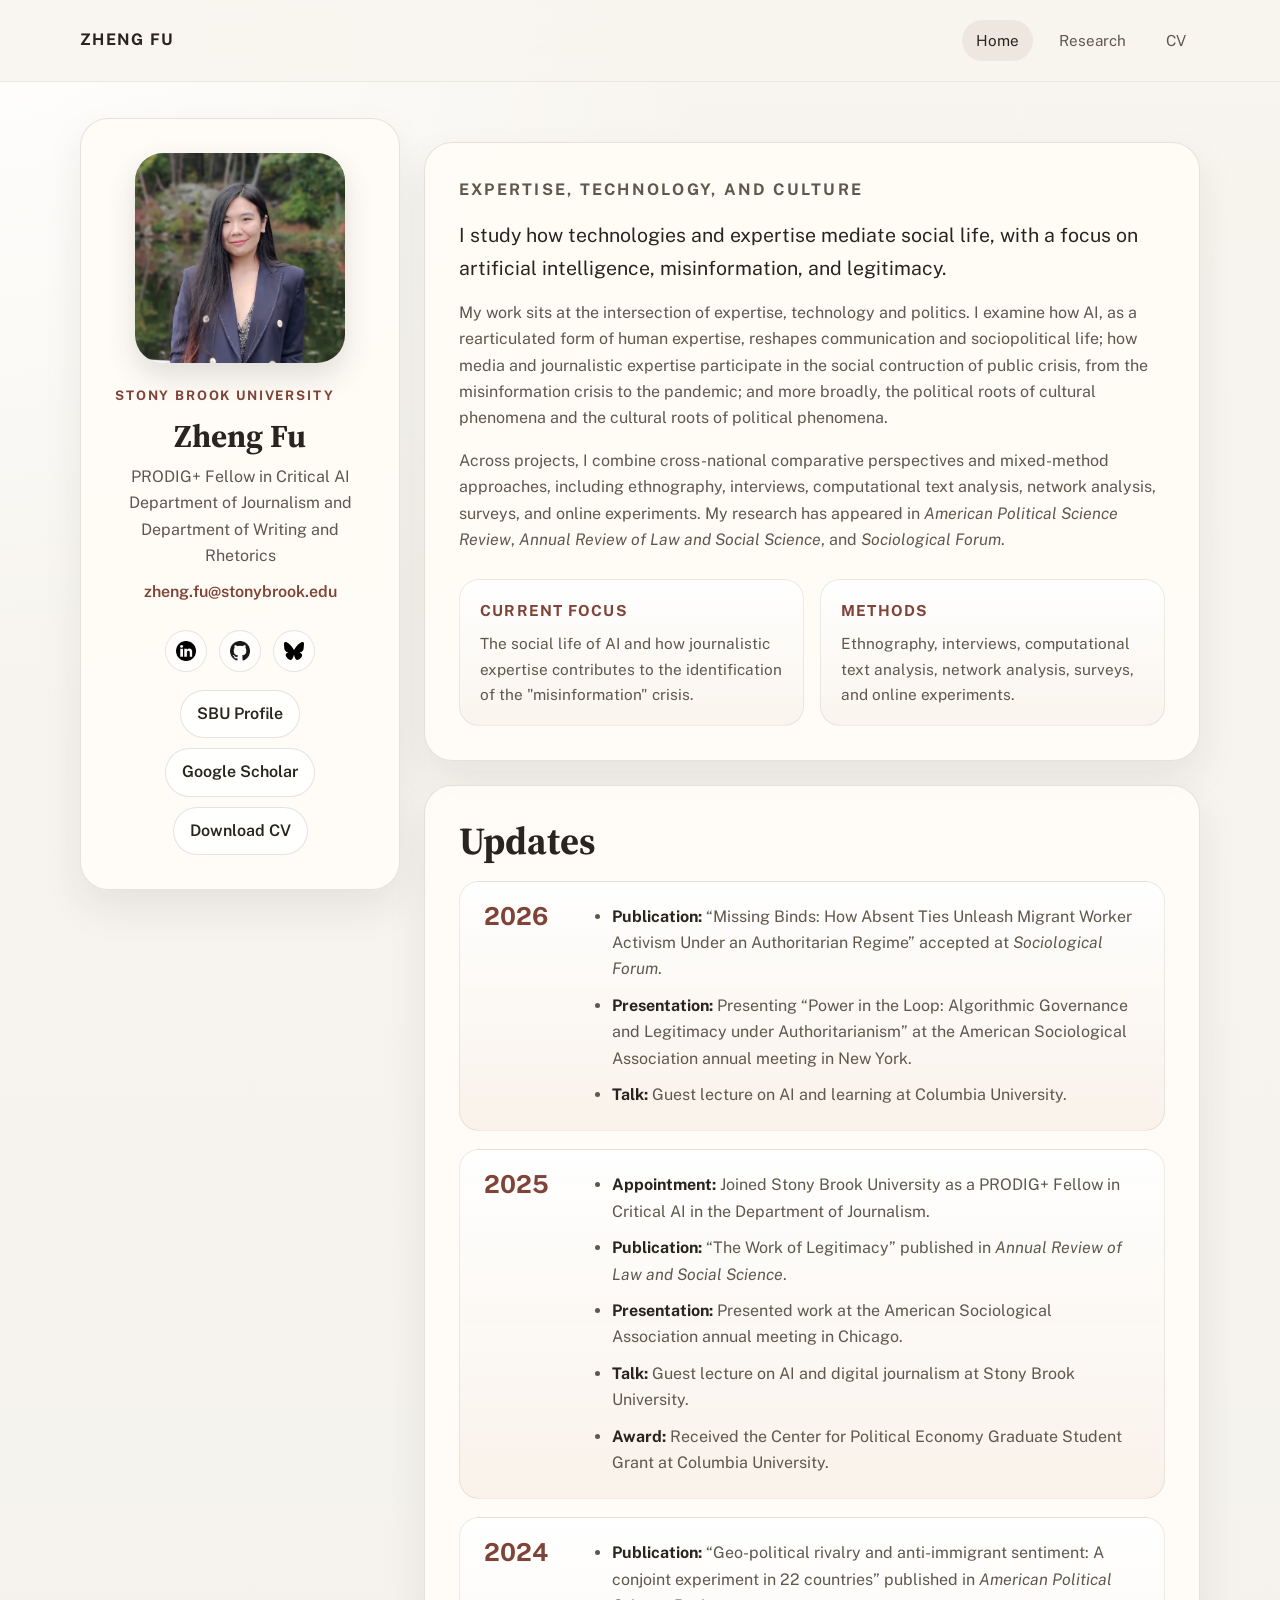
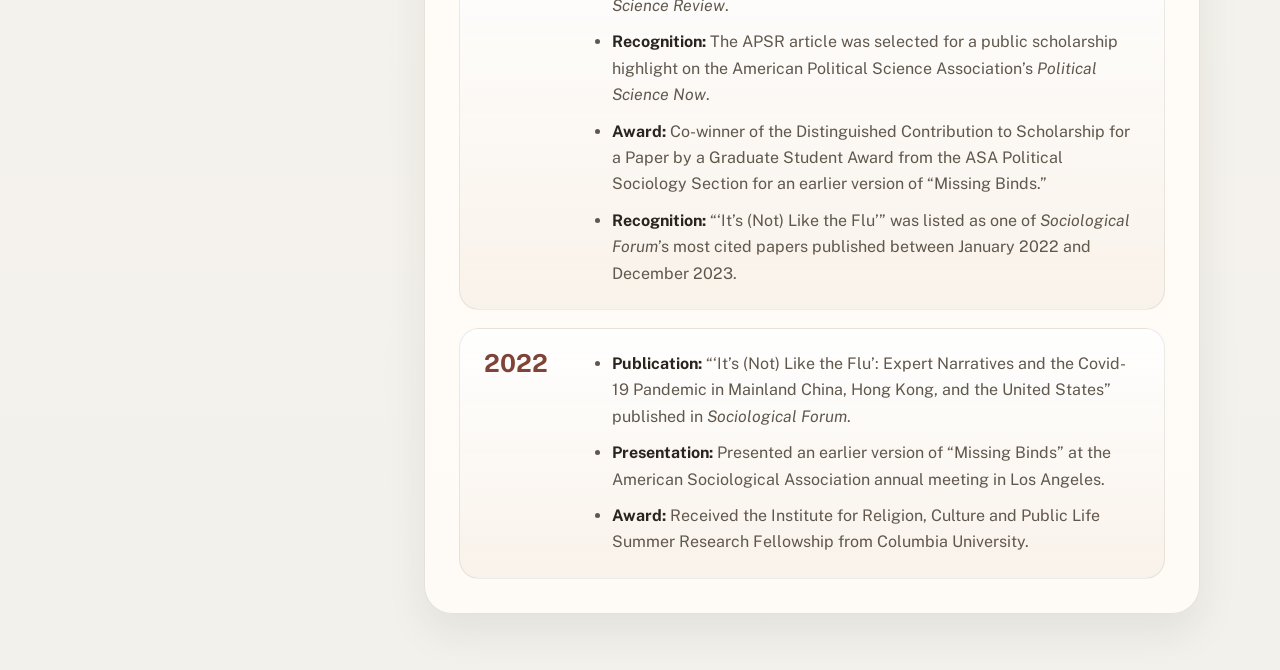
==== commit e42afaf2: "refined layout" ====
--- a/index.html
+++ b/index.html
@@ -51,7 +51,7 @@
             <div class="content-stack">
                 <section class="hero-copy surface">
                     <p class="eyebrow">Expertise, Technology, and Culture</p>
-                    <h1>Research on AI, legitimacy, and the politics of communication.</h1>
+                    
                     <p class="lede">
                         I study how technologies and expertise mediate social life, with a focus on artificial intelligence, misinformation, and legitimacy.
                     </p>
